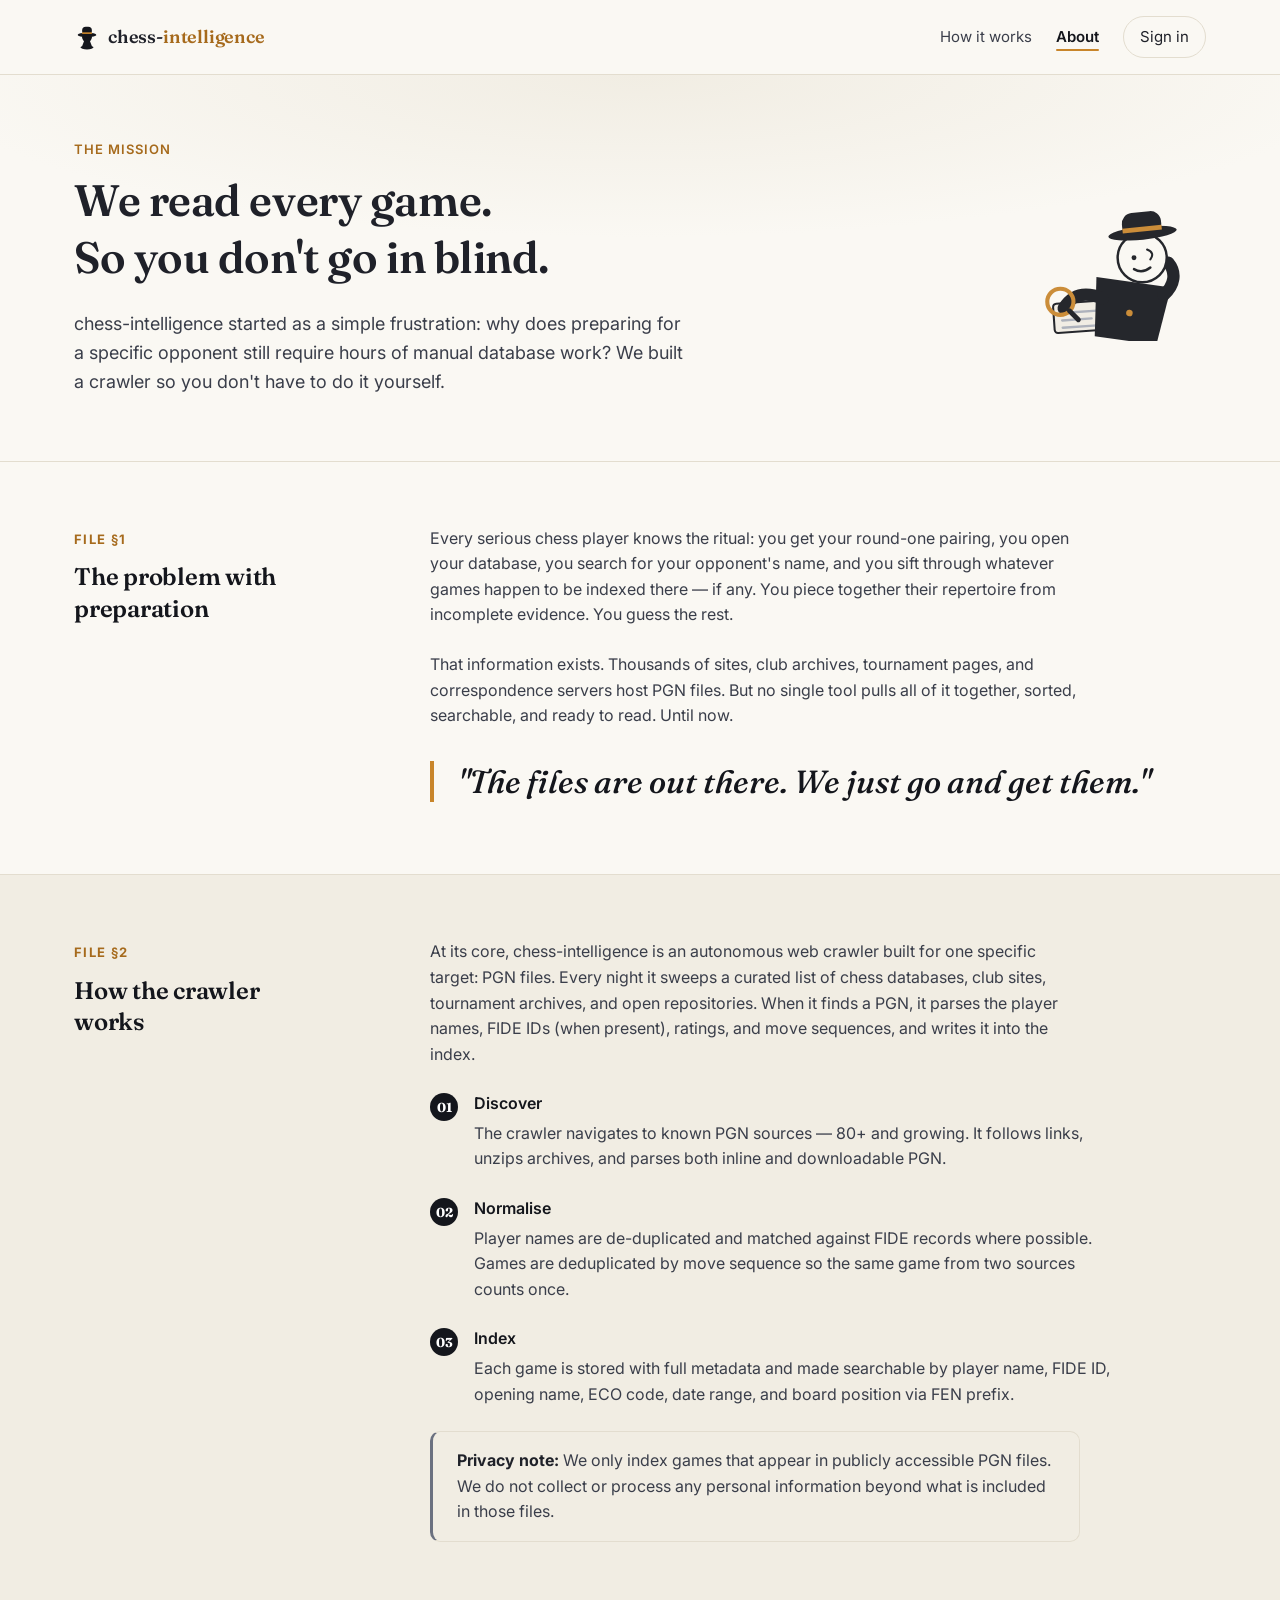
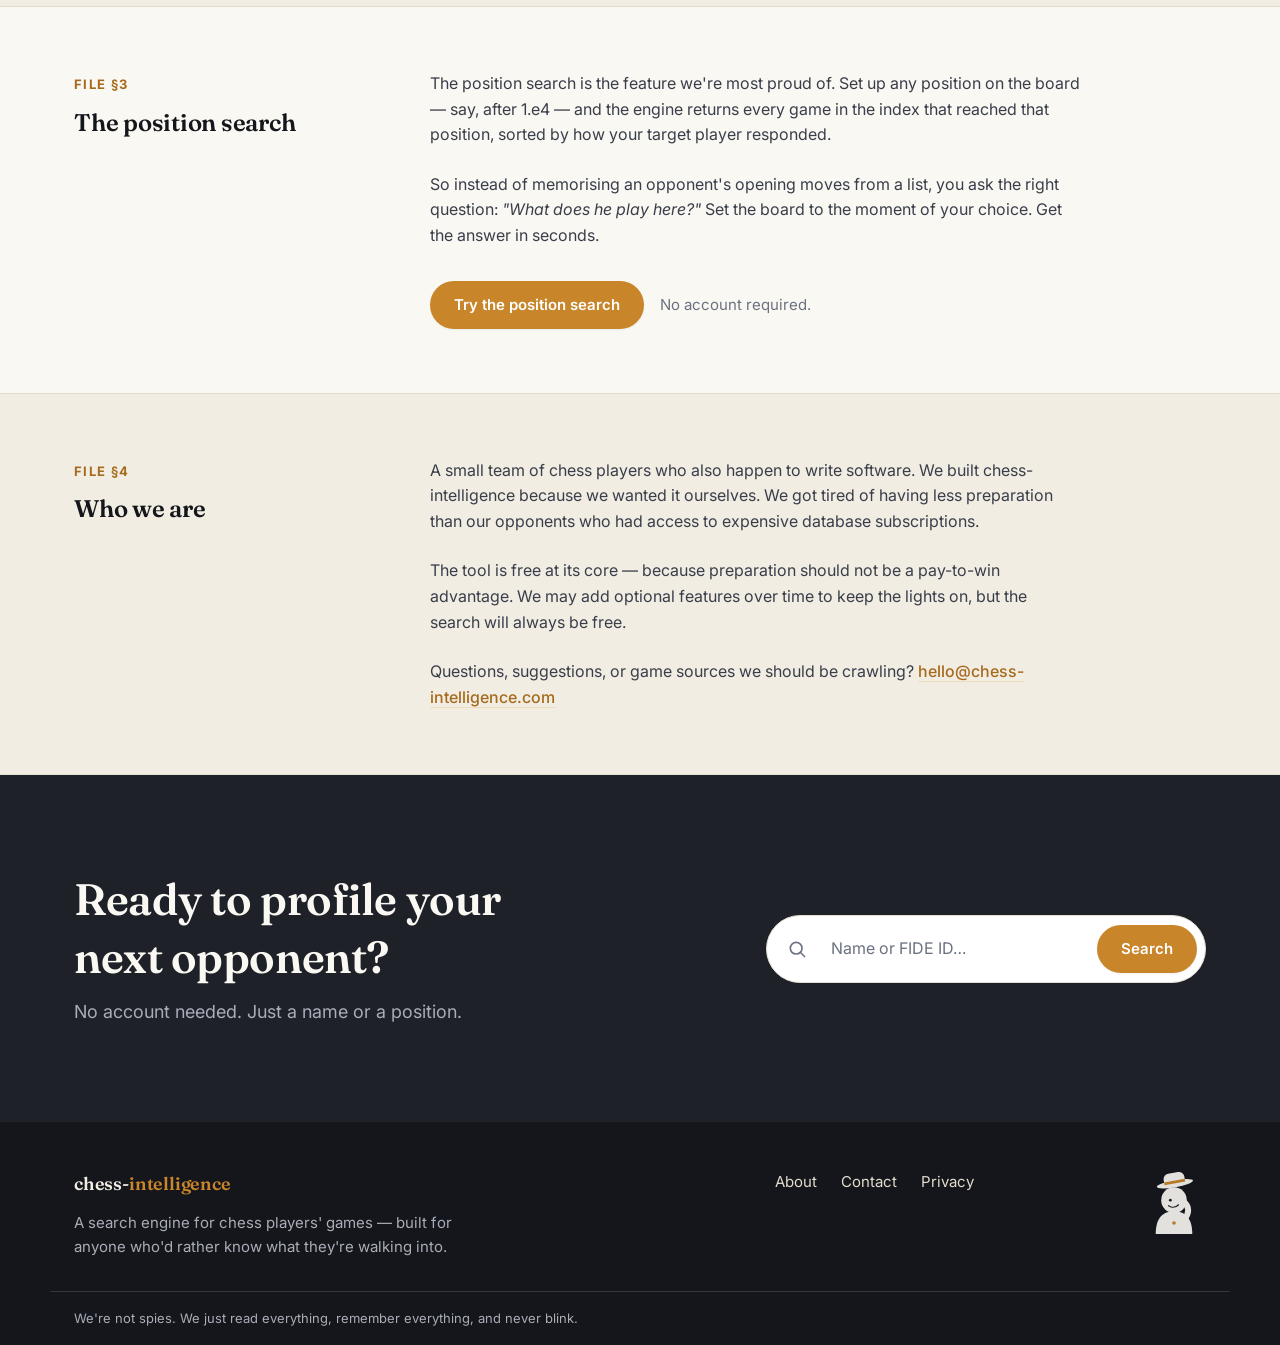
==== about.html @ 85a454c2 "feat: add about page and associated styling components to project site" ====
<!doctype html>
<html lang="en">
  <head>
    <meta charset="UTF-8" />
    <meta name="viewport" content="width=device-width, initial-scale=1.0" />
    <title>About — chess-intelligence</title>
    <meta
      name="description"
      content="The mission behind chess-intelligence: why we built a web crawler for chess games, how it works, and who we are."
    />

    <!-- ── Favicon ── -->
    <link rel="icon" type="image/svg+xml" href="assets/favicon/favicon.svg" />
    <link rel="icon" type="image/png" sizes="32x32" href="assets/favicon/favicon-32.png" />
    <link rel="apple-touch-icon" sizes="180x180" href="assets/favicon/apple-touch-icon-180.png" />

    <!-- ── Google Fonts ── -->
    <link rel="preconnect" href="https://fonts.googleapis.com" />
    <link rel="preconnect" href="https://fonts.gstatic.com" crossorigin />
    <link
      href="https://fonts.googleapis.com/css2?family=Fraunces:ital,opsz,wght@0,9..144,500;0,9..144,600;0,9..144,700;1,9..144,500;1,9..144,600&family=Inter:wght@400;500;600;700&display=swap"
      rel="stylesheet"
    />

    <!-- ── Stylesheets ── -->
    <link rel="stylesheet" href="css/variables.css" />
    <link rel="stylesheet" href="css/base.css" />
    <link rel="stylesheet" href="css/layout.css" />
    <link rel="stylesheet" href="css/components.css" />
    <link rel="stylesheet" href="css/about.css" />
  </head>

  <body>

    <a class="visually-hidden" href="#main">Skip to content</a>

    <!-- ── Shared header (identical to index.html) ── -->
    <header class="site-header">
      <div class="wrap site-header__row">
        <a href="index.html" class="wordmark-lockup" aria-label="chess-intelligence home">
          <img class="wordmark-lockup__mark" src="assets/favicon/favicon.svg" alt="" aria-hidden="true" width="28" height="28" />
          <span class="wordmark wordmark--sm">
            <span class="wordmark__chess">chess</span><span class="wordmark__dash">-</span><span class="wordmark__intel">intelligence</span>
          </span>
        </a>
        <nav class="site-nav" aria-label="Primary">
          <a href="index.html#how-it-works">How it works</a>
          <a href="about.html" aria-current="page" class="site-nav__active">About</a>
          <a href="signin.html" class="site-nav__signin">Sign in</a>
        </nav>
      </div>
    </header>

    <main id="main">

      <!-- ================================================================
           ABOUT HERO — page entry point, sets the spy-story tone.
           Not as tall as the home hero; serves as chapter title only.
           ================================================================ -->
      <section class="about-hero">
        <div class="wrap about-hero__inner">

          <div class="about-hero__text">
            <p class="eyebrow">The mission</p>
            <h1 class="about-hero__heading">
              We read every game.<br>
              So you don't go in blind.
            </h1>
            <p class="about-hero__sub">
              chess-intelligence started as a simple frustration: why does preparing for a
              specific opponent still require hours of manual database work? We built a
              crawler so you don't have to do it yourself.
            </p>
          </div>

          <!-- Mascot beside the heading on desktop -->
          <img
            class="about-hero__mascot"
            src="assets/img/mascot-investigating.svg"
            alt=""
            aria-hidden="true"
          />

        </div>
      </section>

      <!-- ================================================================
           DOSSIER SECTIONS — the story told as a classified brief.
           Each section is a "file section" in the dossier metaphor.
           ================================================================ -->
      <div class="about-body">

        <!-- ── §1 — Origin ── -->
        <section class="about-section">
          <div class="wrap about-section__inner">

            <aside class="about-section__label">
              <span class="about-file-tag">FILE §1</span>
              <h2 class="about-section__heading">The problem with preparation</h2>
            </aside>

            <div class="about-section__content">
              <p>
                Every serious chess player knows the ritual: you get your round-one pairing, you
                open your database, you search for your opponent's name, and you sift through whatever
                games happen to be indexed there — if any. You piece together their repertoire from
                incomplete evidence. You guess the rest.
              </p>
              <p>
                That information exists. Thousands of sites, club archives, tournament pages, and
                correspondence servers host PGN files. But no single tool pulls all of it together,
                sorted, searchable, and ready to read. Until now.
              </p>
              <blockquote class="about-pullquote">
                "The files are out there. We just go and get them."
              </blockquote>
            </div>

          </div>
        </section>

        <!-- ── §2 — How the crawler works ── -->
        <section class="about-section about-section--alt">
          <div class="wrap about-section__inner">

            <aside class="about-section__label">
              <span class="about-file-tag">FILE §2</span>
              <h2 class="about-section__heading">How the crawler works</h2>
            </aside>

            <div class="about-section__content">
              <p>
                At its core, chess-intelligence is an autonomous web crawler built for one specific
                target: PGN files. Every night it sweeps a curated list of chess databases, club
                sites, tournament archives, and open repositories. When it finds a PGN, it parses
                the player names, FIDE IDs (when present), ratings, and move sequences, and writes
                it into the index.
              </p>

              <!-- Three-step technical explainer — brief, scannable -->
              <ol class="about-steps">
                <li class="about-step">
                  <span class="about-step__index">01</span>
                  <div>
                    <strong class="about-step__title">Discover</strong>
                    <p class="about-step__copy">
                      The crawler navigates to known PGN sources — 80+ and growing.
                      It follows links, unzips archives, and parses both inline and downloadable PGN.
                    </p>
                  </div>
                </li>
                <li class="about-step">
                  <span class="about-step__index">02</span>
                  <div>
                    <strong class="about-step__title">Normalise</strong>
                    <p class="about-step__copy">
                      Player names are de-duplicated and matched against FIDE records where possible.
                      Games are deduplicated by move sequence so the same game from two sources
                      counts once.
                    </p>
                  </div>
                </li>
                <li class="about-step">
                  <span class="about-step__index">03</span>
                  <div>
                    <strong class="about-step__title">Index</strong>
                    <p class="about-step__copy">
                      Each game is stored with full metadata and made searchable by player name,
                      FIDE ID, opening name, ECO code, date range, and board position via FEN prefix.
                    </p>
                  </div>
                </li>
              </ol>

              <p class="about-note">
                <strong>Privacy note:</strong> We only index games that appear in publicly accessible
                PGN files. We do not collect or process any personal information beyond what is
                included in those files.
              </p>
            </div>

          </div>
        </section>

        <!-- ── §3 — Position search ── -->
        <section class="about-section">
          <div class="wrap about-section__inner">

            <aside class="about-section__label">
              <span class="about-file-tag">FILE §3</span>
              <h2 class="about-section__heading">The position search</h2>
            </aside>

            <div class="about-section__content">
              <p>
                The position search is the feature we're most proud of. Set up any position on the
                board — say, after 1.e4 — and the engine returns every game in the index that
                reached that position, sorted by how your target player responded.
              </p>
              <p>
                So instead of memorising an opponent's opening moves from a list, you ask the
                right question: <em>"What does he play here?"</em> Set the board to the moment
                of your choice. Get the answer in seconds.
              </p>
              <div class="about-cta-inline">
                <a href="index.html" class="btn btn-primary">Try the position search</a>
                <span class="about-cta-inline__hint">No account required.</span>
              </div>
            </div>

          </div>
        </section>

        <!-- ── §4 — Who we are ── -->
        <section class="about-section about-section--alt">
          <div class="wrap about-section__inner">

            <aside class="about-section__label">
              <span class="about-file-tag">FILE §4</span>
              <h2 class="about-section__heading">Who we are</h2>
            </aside>

            <div class="about-section__content">
              <p>
                A small team of chess players who also happen to write software. We built
                chess-intelligence because we wanted it ourselves. We got tired of having less
                preparation than our opponents who had access to expensive database subscriptions.
              </p>
              <p>
                The tool is free at its core — because preparation should not be a pay-to-win
                advantage. We may add optional features over time to keep the lights on, but
                the search will always be free.
              </p>
              <p>
                Questions, suggestions, or game sources we should be crawling?
                <a href="mailto:hello@chess-intelligence.com" class="about-link">hello@chess-intelligence.com</a>
              </p>
            </div>

          </div>
        </section>

      </div><!-- /about-body -->

      <!-- ── Final CTA ── -->
      <section class="cta-block">
        <div class="wrap cta-block__inner">
          <div class="cta-block__copy">
            <h2 class="cta-block__heading">Ready to profile your next opponent?</h2>
            <p class="cta-block__sub">No account needed. Just a name or a position.</p>
          </div>
          <form class="cta-block__search" action="index.html" role="search">
            <label for="about-cta-search" class="visually-hidden">Search a player</label>
            <svg class="namesearch__icon" width="20" height="20" viewBox="0 0 24 24" fill="none" aria-hidden="true">
              <circle cx="11" cy="11" r="7" stroke="currentColor" stroke-width="2" />
              <line x1="16.2" y1="16.2" x2="21" y2="21" stroke="currentColor" stroke-width="2" stroke-linecap="round" />
            </svg>
            <input id="about-cta-search" type="text" placeholder="Name or FIDE ID…" autocomplete="off" />
            <button type="submit" class="btn btn-primary">Search</button>
          </form>
        </div>
      </section>

    </main>

    <!-- ── Shared footer ── -->
    <footer class="site-footer">
      <div class="wrap site-footer__inner">
        <div class="site-footer__brand">
          <a href="index.html" class="wordmark wordmark--sm wordmark--inverse" aria-label="chess-intelligence home">
            <span class="wordmark__chess">chess</span><span class="wordmark__dash">-</span><span class="wordmark__intel">intelligence</span>
          </a>
          <p class="site-footer__about">
            A search engine for chess players' games — built for anyone who'd rather know what they're walking into.
          </p>
        </div>
        <nav class="site-footer__links" aria-label="Footer">
          <a href="about.html">About</a>
          <a href="#">Contact</a>
          <a href="#">Privacy</a>
        </nav>
        <img class="site-footer__mascot" src="assets/img/mascot-footer.svg" alt="" aria-hidden="true" />
      </div>
      <p class="site-footer__cheeky wrap">
        We're not spies. We just read everything, remember everything, and never blink.
      </p>
    </footer>

  </body>
</html>
---- css/variables.css ----
/* ==========================================================================
   variables.css — Design tokens for chess-intelligence.com
   ─────────────────────────────────────────────────────────────────────────
   All colour, type, spacing, radius, and shadow values live here.
   Edit this file to retheme the whole site without touching layout or
   component rules.

   Naming convention: --{category}-{scale/modifier}
   ========================================================================== */

:root {

  /* ── Colour ─────────────────────────────────────────────────────────────
     "Noir with a wink": charcoal/ink dark base (espionage feel), warm
     paper/parchment for surfaces, one amber/brass accent for CTAs and
     highlights. Chessboard squares reuse the ink/paper duality naturally.
     ────────────────────────────────────────────────────────────────────── */

  /* Ink scale — primary text and dark surfaces */
  --ink-950: #14161c;    /* near-black; primary text, dark backgrounds */
  --ink-800: #1f2129;    /* rich dark for headings, footer bg */
  --ink-600: #3a3e4a;    /* secondary text, muted headings */
  --ink-400: #6b7180;    /* placeholder text, meta text, muted labels */
  --ink-200: #a8adb8;    /* very muted; footer secondary text */

  /* Paper scale — warm off-white surfaces; evokes parchment / dossier paper */
  --paper-0:   #ffffff;  /* pure white; card surfaces */
  --paper-50:  #faf8f3;  /* page background */
  --paper-100: #f1ede3;  /* raised surface, alternate section bg, board light squares */
  --paper-200: #e3ddcf;  /* border / hairline colour on paper backgrounds */

  /* Semantic surface aliases */
  --bg-page:    var(--paper-50);  /* default page background */
  --bg-raised:  var(--paper-0);   /* card / input surfaces */
  --bg-inverse: var(--ink-950);   /* dark sections (footer, stats strip) */

  /* Borders */
  --line:         var(--paper-200);              /* hairlines on light backgrounds */
  --line-on-dark: rgba(250, 248, 243, 0.14);     /* hairlines on dark backgrounds */

  /* Accent — brass/amber; the single "wink" colour in an otherwise monochrome palette */
  --accent-amber:      #c8852a;   /* primary CTAs, highlights, mascot hat band */
  --accent-amber-dark: #a66a1c;   /* hover / pressed state */
  --accent-amber-soft: #f0dcb8;   /* focus ring, ambient glow */

  /* Board colours — used for the chessboard placeholder and as subtle decorative motifs */
  --board-light: #f1ede3;   /* light squares (matches paper-100) */
  --board-dark:  #2b2e38;   /* dark squares */

  /* Semantic status */
  --success: #4c7a5c;   /* "PGN available" indicator */


  /* ── Typography ─────────────────────────────────────────────────────────
     Two typefaces only.
     Display (Fraunces): wordmark, hero tagline, section headings, blockquotes.
     Body (Inter): nav, inputs, body copy, dossier rows, buttons — maximum legibility.
     ────────────────────────────────────────────────────────────────────── */

  --font-display: "Fraunces", Georgia, "Times New Roman", serif;
  --font-body:    "Inter", -apple-system, BlinkMacSystemFont, "Segoe UI", sans-serif;
  --font-mono:    "ui-monospace", "SFMono-Regular", Consolas, monospace;

  /* Fluid type scale — clamp() smoothly interpolates between mobile and desktop */
  --fs-xs:   0.8125rem;                           /* 13px — meta, labels, tags */
  --fs-sm:   0.9375rem;                           /* 15px — secondary body */
  --fs-base: 1rem;                                /* 16px — body */
  --fs-md:   1.125rem;                            /* 18px — lead text, search input */
  --fs-lg:   1.5rem;                              /* 24px — card headings */
  --fs-xl:   clamp(1.625rem, 1.2vw + 1.3rem, 2rem);       /* 26–32px — section headings */
  --fs-2xl:  clamp(2rem, 2.5vw + 1.3rem, 2.75rem);        /* 32–44px — sub-hero */
  --fs-3xl:  clamp(2.5rem, 5vw + 1rem, 4rem);             /* 40–64px — hero wordmark */

  /* Line heights */
  --lh-tight:  1.1;   /* hero wordmark / display text */
  --lh-snug:   1.3;   /* headings */
  --lh-normal: 1.6;   /* body text */


  /* ── Spacing — 8px base grid ─────────────────────────────────────────── */

  --space-1:  0.25rem;   /*  4px */
  --space-2:  0.5rem;    /*  8px */
  --space-3:  0.75rem;   /* 12px */
  --space-4:  1rem;      /* 16px */
  --space-5:  1.5rem;    /* 24px */
  --space-6:  2rem;      /* 32px */
  --space-7:  3rem;      /* 48px */
  --space-8:  4rem;      /* 64px */
  --space-9:  6rem;      /* 96px */
  --space-10: 8rem;      /* 128px */


  /* ── Shape ───────────────────────────────────────────────────────────── */

  --radius-sm:   6px;     /* inputs, tags */
  --radius-md:   10px;    /* small cards */
  --radius-lg:   16px;    /* large cards */
  --radius-pill: 999px;   /* fully rounded (buttons, search bar) */


  /* ── Shadow — kept small and realistic; no oversized glow ───────────── */

  --shadow-sm:    0 1px 2px rgba(20, 22, 28, 0.06);
  --shadow-md:    0 4px 16px rgba(20, 22, 28, 0.09);
  --shadow-focus: 0 0 0 3px var(--accent-amber-soft);   /* keyboard focus ring */


  /* ── Layout ──────────────────────────────────────────────────────────── */

  --content-max: 1180px;       /* max width of the .wrap container */
  --content-pad: var(--space-5); /* inline padding inside .wrap */

}
---- css/base.css ----
/* ==========================================================================
   base.css — Reset, base element styles, and shared utility classes
   ─────────────────────────────────────────────────────────────────────────
   Applies sensible defaults so every higher-level rule starts from a
   consistent baseline. No visual opinion here — just plumbing.
   ========================================================================== */


/* ── Box model reset ────────────────────────────────────────────────────── */

*,
*::before,
*::after {
  box-sizing: border-box;
}

* {
  margin: 0; /* Remove all default margins; spacing applied intentionally via CSS */
}


/* ── Document ───────────────────────────────────────────────────────────── */

html {
  -webkit-text-size-adjust: 100%; /* Prevent iOS from auto-scaling text on orientation change */
  scroll-behavior: smooth;        /* Smooth scrolling for anchor nav links */
}

body {
  font-family: var(--font-body);
  font-size: var(--fs-base);
  line-height: var(--lh-normal);
  color: var(--ink-800);
  background: var(--bg-page);
  -webkit-font-smoothing: antialiased;    /* Crisp text on macOS/iOS */
  -moz-osx-font-smoothing: grayscale;
  text-rendering: optimizeLegibility;
}


/* ── Media elements ─────────────────────────────────────────────────────── */

img,
svg {
  display: block;
  max-width: 100%;
}


/* ── Links ──────────────────────────────────────────────────────────────── */

a {
  color: inherit;
  text-decoration: none;
}


/* ── Form elements ──────────────────────────────────────────────────────── */

/* Inherit font from body so inputs don't default to system UI */
button,
input,
select,
textarea {
  font: inherit;
  color: inherit;
}

button {
  cursor: pointer;
  background: none;
  border: none;
}


/* ── Lists ──────────────────────────────────────────────────────────────── */

/* Remove browser-default list chrome; visual styling applied per-component */
ul,
ol {
  list-style: none;
  padding: 0;
}


/* ── Headings ───────────────────────────────────────────────────────────── */

/* Display face for all headings; weight and size tuned per-component */
h1, h2, h3, h4 {
  font-family: var(--font-display);
  line-height: var(--lh-tight);
  font-weight: 600;
  letter-spacing: -0.01em;
}


/* ── Accessibility utilities ────────────────────────────────────────────── */

/* Visually hides an element while keeping it accessible to screen readers */
.visually-hidden {
  position: absolute;
  width: 1px;
  height: 1px;
  padding: 0;
  margin: -1px;
  overflow: hidden;
  clip: rect(0, 0, 0, 0);
  white-space: nowrap;
  border: 0;
}

/* Global focus indicator — amber ring matches brand accent */
:focus-visible {
  outline: 2px solid var(--accent-amber);
  outline-offset: 2px;
}


/* ── Layout helpers ─────────────────────────────────────────────────────── */

/* Centred max-width container used on all major sections */
.wrap {
  width: 100%;
  max-width: var(--content-max);
  margin-inline: auto;
  padding-inline: var(--content-pad);
}

/* Small uppercase label used as section eyebrow / category tag */
.eyebrow {
  font-family: var(--font-body);
  font-size: var(--fs-xs);
  font-weight: 600;
  letter-spacing: 0.08em;
  text-transform: uppercase;
  color: var(--accent-amber-dark);
}


/* ── Button base styles ─────────────────────────────────────────────────── */

/* Shared base — size, shape, and transitions for all button variants */
.btn {
  display: inline-flex;
  align-items: center;
  justify-content: center;
  gap: var(--space-2);
  padding: var(--space-3) var(--space-5);
  border-radius: var(--radius-pill);
  font-weight: 600;
  font-size: var(--fs-sm);
  transition: transform 0.15s ease, box-shadow 0.15s ease, background-color 0.15s ease, border-color 0.15s ease;
  white-space: nowrap;
  cursor: pointer;
  border: none;
}

.btn:active {
  transform: translateY(1px); /* Subtle press feedback */
}

/* Primary — amber filled; used for main CTAs (Search, Search this position) */
.btn-primary {
  background: var(--accent-amber);
  color: var(--paper-0);
  box-shadow: var(--shadow-sm);
}

.btn-primary:hover {
  background: var(--accent-amber-dark);
}

/* Ghost — transparent with border; used for secondary actions */
.btn-ghost {
  background: transparent;
  color: var(--ink-800);
  border: 1.5px solid var(--line);
}

.btn-ghost:hover {
  border-color: var(--ink-400);
}

/* Inverse ghost — for use on dark backgrounds */
.btn-ghost-inverse {
  background: transparent;
  color: var(--paper-50);
  border: 1.5px solid var(--line-on-dark);
}

.btn-ghost-inverse:hover {
  border-color: rgba(250, 248, 243, 0.5);
}

/* Icon button — small square/circle for icon-only actions (undo, reset) */
.btn-icon {
  display: inline-flex;
  align-items: center;
  justify-content: center;
  width: 36px;
  height: 36px;
  border-radius: var(--radius-pill);
  border: 1px solid var(--line);
  color: var(--ink-600);
  transition: border-color 0.15s ease, color 0.15s ease, background 0.15s ease;
}

.btn-icon:hover {
  border-color: var(--ink-400);
  color: var(--ink-950);
  background: var(--paper-100);
}
---- css/layout.css ----
/* ==========================================================================
   layout.css — Section-level structure for every page region
   ─────────────────────────────────────────────────────────────────────────
   Rules here control the skeleton of each section: widths, vertical rhythm,
   grid/flex containers, and responsive breakpoints.
   Component-level detail (colours, typography, specific elements) lives in
   components.css. Keep layout rules structural — avoid visual opinions here.

   Mobile-first: base styles target small screens; min-width media queries
   layer on top for tablet and desktop. No separate responsive.css needed.
   ========================================================================== */


/* ──────────────────────────────────────────────────────────────────────────
   HEADER
   Slim top bar. Stays out of the hero's way visually.
   ────────────────────────────────────────────────────────────────────────── */

.site-header {
  border-bottom: 1px solid var(--line);
  background: var(--bg-page);
  position: sticky;
  top: 0;
  z-index: 100; /* Ensure header stays above all page content while scrolling */
}

.site-header__row {
  display: flex;
  align-items: center;
  justify-content: space-between;
  flex-wrap: wrap;         /* Allows nav to drop to its own row on very narrow screens */
  row-gap: var(--space-3);
  gap: var(--space-3);
  padding-block: var(--space-4);
}

/* Below 420px: nav spans full width so items have enough room */
@media (max-width: 420px) {
  .site-nav {
    width: 100%;
    justify-content: space-between;
  }
}


/* ──────────────────────────────────────────────────────────────────────────
   HERO
   The core of the page. Two search modes visible together.
   Generous vertical breathing room — calm, search-engine-style canvas.
   ────────────────────────────────────────────────────────────────────────── */

.hero {
  padding-block: var(--space-8) var(--space-9);
  /* Subtle warm radial to distinguish hero canvas without a harsh edge */
  background: radial-gradient(ellipse 80% 60% at 50% 0%, var(--paper-100) 0%, var(--paper-50) 70%);
}

.hero__inner {
  display: flex;
  flex-direction: column;
  align-items: center;
  gap: var(--space-7);
}

.hero__intro {
  position: relative;
  text-align: center;
  max-width: 640px;
}

.hero__surface-label {
  text-align: center;
}

/* Unified search surface containing both search modes */
.search-surface {
  width: 100%;
  display: flex;
  flex-direction: column; /* Mobile: stacked (name search first, board second per §7) */
  gap: var(--space-6);
  align-items: stretch;
}

/* Name search column */
.search-surface__mode--name {
  max-width: 640px;
  margin-inline: auto;
  text-align: center;
}

/* Board search column */
.search-surface__mode--board {
  max-width: 480px;
  margin-inline: auto;
}

/* "or" divider between the two modes */
.search-surface__divider {
  display: flex;
  align-items: center;
  justify-content: center;
  gap: var(--space-3);
  color: var(--ink-400);
  font-size: var(--fs-xs);
  text-transform: uppercase;
  letter-spacing: 0.08em;
}

/* Hairlines flanking the "or" text */
.search-surface__divider::before,
.search-surface__divider::after {
  content: "";
  height: 1px;
  width: 64px;
  background: var(--line);
}

/* ── Desktop hero layout: side by side ── */
@media (min-width: 960px) {
  .search-surface {
    flex-direction: row;
    align-items: flex-start;
    justify-content: center;
    gap: var(--space-8);
  }

  /* Name search takes more width (it's the primary mode) */
  .search-surface__mode--name {
    flex: 1 1 0;
    max-width: 480px;
    margin-inline: 0;
    text-align: left;
    padding-top: var(--space-7); /* Vertically align with board card top */
  }

  /* Board search is narrower and gets the dossier card treatment */
  .search-surface__mode--board {
    flex: 0 1 420px;
    margin-inline: 0;
  }

  /* Rotate divider to vertical for side-by-side layout */
  .search-surface__divider {
    flex-direction: column;
    padding-top: var(--space-7);
  }

  .search-surface__divider::before,
  .search-surface__divider::after {
    width: 1px;
    height: 56px;
  }
}


/* ──────────────────────────────────────────────────────────────────────────
   STATS STRIP
   Narrow trust-builder directly below the hero fold.
   Dark ink background creates contrast rhythm against the light hero.
   ────────────────────────────────────────────────────────────────────────── */

.stats-strip {
  background: var(--ink-950);
  padding-block: var(--space-6);
}

.stats-strip__inner {
  /* Numbers as a responsive flex row that wraps gracefully */
}

.stats-strip__list {
  display: flex;
  flex-wrap: wrap;
  justify-content: center;
  gap: var(--space-6) var(--space-8);
  padding: 0;
}

@media (min-width: 640px) {
  .stats-strip__list {
    justify-content: space-between;
    flex-wrap: nowrap;
  }
}


/* ──────────────────────────────────────────────────────────────────────────
   RESULTS PREVIEW / DOSSIER
   Below the fold; shows visitors exactly what the product delivers.
   Warm paper-100 background differentiates it from the hero.
   ────────────────────────────────────────────────────────────────────────── */

.dossier-preview {
  padding-block: var(--space-9);
  background: var(--paper-100);
  border-block: 1px solid var(--line);
}

.dossier-preview__inner {
  display: flex;
  flex-direction: column;
  gap: var(--space-7);
}

.dossier-preview__intro {
  max-width: 560px;
}

.dossier-preview__heading {
  font-size: var(--fs-xl);
  margin-top: var(--space-2);
}

.dossier-preview__copy {
  margin-top: var(--space-3);
  color: var(--ink-600);
}

.dossier-preview__cta {
  margin-top: var(--space-5);
}

/* ── Tablet and up: intro sticks left, case file fills remaining space ── */
@media (min-width: 860px) {
  .dossier-preview__inner {
    flex-direction: row;
    align-items: flex-start;
    gap: var(--space-9);
  }

  .dossier-preview__intro {
    flex: 0 0 300px;
    position: sticky;
    top: calc(64px + var(--space-6)); /* Offset for sticky header height */
  }

  .case-file {
    flex: 1 1 auto;
  }
}


/* ──────────────────────────────────────────────────────────────────────────
   TESTIMONIALS
   Social proof strip; asymmetric grid avoids the uniform card-grid look.
   Light paper background with a hint of warmth, different from the dossier.
   ────────────────────────────────────────────────────────────────────────── */

.testimonials {
  padding-block: var(--space-9);
  background: var(--paper-50);
}

.testimonials__inner {
  /* Max-width and padding via .wrap */
}

.testimonials__eyebrow {
  text-align: center;
  margin-bottom: var(--space-6);
}

/* Three-column grid on desktop; stacked on mobile */
.testimonials__grid {
  display: grid;
  grid-template-columns: 1fr;
  gap: var(--space-5);
}

@media (min-width: 720px) {
  .testimonials__grid {
    grid-template-columns: repeat(3, 1fr);
    align-items: start;
    gap: var(--space-6);
  }

  /* Middle testimonial is nudged down for intentional visual rhythm */
  .testimonial--offset {
    margin-top: var(--space-7);
  }
}


/* ──────────────────────────────────────────────────────────────────────────
   HOW IT WORKS
   3-step explainer strip. Numbered timeline, step 2 carries more weight.
   ────────────────────────────────────────────────────────────────────────── */

.how {
  padding-block: var(--space-8);
  background: var(--paper-100);
  border-top: 1px solid var(--line);
}

.how__heading {
  font-size: var(--fs-xl);
  margin-top: var(--space-2);
  margin-bottom: var(--space-7);
  max-width: 480px;
}

/* Single column on mobile */
.how__timeline {
  display: grid;
  grid-template-columns: 1fr;
  gap: var(--space-7);
  position: relative;
}

/* Three-column connected timeline on larger screens */
@media (min-width: 760px) {
  .how__timeline {
    grid-template-columns: 1fr 1.2fr 1fr; /* Step 2 slightly wider to carry mascot */
    align-items: start;
    gap: var(--space-6);
  }

  /* Horizontal connecting line running through all step index badges */
  .how__timeline::before {
    content: "";
    position: absolute;
    top: 14px;              /* Vertically centred on the 28px badge */
    left: 8%;
    right: 8%;
    height: 1px;
    background: var(--line);
  }
}


/* ──────────────────────────────────────────────────────────────────────────
   PRE-FOOTER CTA BLOCK
   Final conversion opportunity. Dark background matches stats strip,
   creating a symmetric dark/light/dark page rhythm.
   ────────────────────────────────────────────────────────────────────────── */

.cta-block {
  background: var(--ink-800);
  padding-block: var(--space-9);
}

.cta-block__inner {
  display: flex;
  flex-direction: column;
  align-items: center;
  gap: var(--space-6);
  text-align: center;
}

@media (min-width: 760px) {
  .cta-block__inner {
    flex-direction: row;
    text-align: left;
    justify-content: space-between;
  }
}


/* ──────────────────────────────────────────────────────────────────────────
   FOOTER
   Dark bookend; mirrors the stats strip and CTA block for page rhythm.
   ────────────────────────────────────────────────────────────────────────── */

.site-footer {
  background: var(--ink-950);
  color: var(--paper-100);
  padding-top: var(--space-7);
}

.site-footer__inner {
  display: grid;
  grid-template-columns: 1fr;
  gap: var(--space-6);
  align-items: start;
  padding-bottom: var(--space-6);
}

.site-footer__links {
  display: flex;
  gap: var(--space-5);
}

/* The cheeky espionage sign-off line; sits below the footer grid */
.site-footer__cheeky {
  border-top: 1px solid var(--line-on-dark);
  padding-block: var(--space-4);
  font-size: var(--fs-xs);
  color: var(--ink-200);
}

/* Three-column footer on medium screens */
@media (min-width: 760px) {
  .site-footer__inner {
    grid-template-columns: 2fr 1fr auto;
  }
}
---- css/components.css ----
/* ==========================================================================
   components.css — UI component styles
   ─────────────────────────────────────────────────────────────────────────
   Each section below covers one self-contained component: its variants,
   states, and any sub-elements. Media queries are kept adjacent to the
   relevant component rather than collected at the bottom.
   ========================================================================== */


/* ──────────────────────────────────────────────────────────────────────────
   MASCOT IDLE ANIMATIONS
   Subtle CSS @keyframes keep the mascot alive without distracting from the
   search tooling. Respects prefers-reduced-motion for accessibility.
   ────────────────────────────────────────────────────────────────────────── */

/* Hero mascot: gentle tilt/bob — suggests the spy is peering around curiously */
@keyframes mascot-peek {
  0%, 100% { transform: translateY(0) rotate(0deg); }
  30%       { transform: translateY(-6px) rotate(-4deg); }
  60%       { transform: translateY(-3px) rotate(2deg); }
}

/* How-it-works mascot: simple vertical float — investigation in progress */
@keyframes mascot-float {
  0%, 100% { transform: translateY(0); }
  50%       { transform: translateY(-7px); }
}

/* Only animate if the user hasn't requested reduced motion */
@media (prefers-reduced-motion: no-preference) {
  .hero__mascot-peek {
    animation: mascot-peek 4.5s ease-in-out infinite;
    transform-origin: bottom center;
  }

  .how__mascot {
    animation: mascot-float 3.8s ease-in-out infinite;
  }
}


/* ──────────────────────────────────────────────────────────────────────────
   WORDMARK
   "chess-intelligence" in Fraunces display face.
   The "-intelligence" portion gets the amber accent — the only colour
   variation in the wordmark, keeping it legible at all sizes.
   ────────────────────────────────────────────────────────────────────────── */

.wordmark {
  font-family: var(--font-display);
  font-weight: 600;
  letter-spacing: -0.01em;
  display: inline-flex;
  align-items: baseline;
  white-space: nowrap;
}

/* "intelligence" accent */
.wordmark__intel {
  color: var(--accent-amber-dark);
}

/* On dark backgrounds, use a brighter amber so contrast is maintained */
.wordmark--inverse .wordmark__intel {
  color: var(--accent-amber);
}

/* Size variants */
.wordmark--sm  { font-size: var(--fs-md); }   /* Header */
.wordmark--lg  { font-size: var(--fs-3xl); margin: 0; }  /* Hero h1 */


/* ──────────────────────────────────────────────────────────────────────────
   WORDMARK LOCKUP
   Header: favicon mark icon + wordmark text side by side.
   ────────────────────────────────────────────────────────────────────────── */

.wordmark-lockup {
  display: inline-flex;
  align-items: center;
  gap: var(--space-2);
}

/* The favicon mark icon is scaled down and positioned to optically align
   with the baseline of the wordmark text */
.wordmark-lockup__mark {
  width: 26px;
  height: 26px;
  flex-shrink: 0;
  position: relative;
  top: 1px; /* Optical alignment with text cap-height */
}


/* ──────────────────────────────────────────────────────────────────────────
   SITE NAVIGATION
   ────────────────────────────────────────────────────────────────────────── */

.site-nav {
  display: flex;
  align-items: center;
  gap: var(--space-3);
  font-size: var(--fs-sm);
  color: var(--ink-600);
}

/* More generous gap on wider screens once there's room */
@media (min-width: 560px) {
  .site-nav {
    gap: var(--space-5);
  }
}

.site-nav a:hover {
  color: var(--ink-950);
  transition: color 0.15s ease;
}

/* "Sign in" gets a quiet pill button treatment per the brief */
.site-nav__signin {
  padding: var(--space-2) var(--space-4);
  border-radius: var(--radius-pill);
  border: 1px solid var(--line);
  color: var(--ink-800);
  transition: border-color 0.15s ease;
}

.site-nav__signin:hover {
  border-color: var(--ink-400);
  color: var(--ink-950);
}


/* ──────────────────────────────────────────────────────────────────────────
   HERO INTRO (mascot + wordmark + tagline)
   ────────────────────────────────────────────────────────────────────────── */

/* The animated hero mascot sits above the wordmark h1 */
.hero__mascot-peek {
  width: 96px;
  height: auto;
  margin-inline: auto;
  margin-bottom: var(--space-3);
  display: block;
}

.hero__tagline {
  margin-top: var(--space-4);
  font-size: var(--fs-md);
  color: var(--ink-600);
}

.hero__surface-label {
  margin-top: var(--space-2);
}


/* ──────────────────────────────────────────────────────────────────────────
   NAME SEARCH — Mode A
   Classic search-engine bar: pill shape, magnifying-glass icon left,
   Search button right, focus ring on the whole bar.
   ────────────────────────────────────────────────────────────────────────── */

/* The h2 "Find a player" is visually hidden — the hero wordmark already
   carries this context. Hidden via clip so screen readers still see it. */
.search-surface__heading {
  font-size: var(--fs-lg);
  margin-bottom: var(--space-4);
}

.search-surface__mode--name .search-surface__heading {
  position: absolute;
  width: 1px;
  height: 1px;
  padding: 0;
  margin: -1px;
  overflow: hidden;
  clip: rect(0, 0, 0, 0);
  white-space: nowrap;
  border: 0;
}

/* Search bar container — focus-within lifts the border + adds the amber ring */
.namesearch {
  position: relative;
  display: flex;
  align-items: center;
  background: var(--bg-raised);
  border: 1.5px solid var(--line);
  border-radius: var(--radius-pill);
  padding: var(--space-2);
  box-shadow: var(--shadow-sm);
  transition: border-color 0.2s ease, box-shadow 0.2s ease;
}

.namesearch:focus-within {
  border-color: var(--accent-amber);
  box-shadow: var(--shadow-focus);
}

/* Magnifying glass icon inside the bar */
.namesearch__icon {
  flex-shrink: 0;
  margin-inline: var(--space-3);
  color: var(--ink-400);
  transition: color 0.15s ease;
}

.namesearch:focus-within .namesearch__icon {
  color: var(--accent-amber-dark); /* Icon warms to amber when bar is focused */
}

/* Text input — fills available space between icon and button */
.namesearch input {
  flex: 1 1 auto;
  border: none;
  background: none;
  outline: none;
  font-size: var(--fs-md);
  padding-block: var(--space-3);
  min-width: 0; /* Prevents flex overflow */
  color: var(--ink-950);
}

.namesearch input::placeholder {
  color: var(--ink-400);
}

.namesearch__submit {
  flex-shrink: 0;
}

/* Helper line below the search bar */
.search-surface__helper {
  margin-top: var(--space-3);
  font-size: var(--fs-sm);
  color: var(--ink-400);
}

/* Quick-search suggestion chips */
.namesearch__suggestions {
  display: flex;
  flex-wrap: wrap;
  align-items: center;
  gap: var(--space-2);
  margin-top: var(--space-4);
}

.namesearch__suggestion-label {
  font-size: var(--fs-xs);
  color: var(--ink-400);
  font-weight: 500;
}

/* Clickable chips — subtle, not competing with the search bar */
.namesearch__chip {
  font-size: var(--fs-xs);
  font-weight: 500;
  color: var(--ink-600);
  background: var(--paper-100);
  border: 1px solid var(--line);
  border-radius: var(--radius-pill);
  padding: var(--space-1) var(--space-3);
  cursor: pointer;
  transition: border-color 0.15s ease, color 0.15s ease, background 0.15s ease;
}

.namesearch__chip:hover {
  border-color: var(--accent-amber);
  color: var(--accent-amber-dark);
  background: var(--accent-amber-soft);
}

@media (min-width: 960px) {
  /* Left-align heading on desktop where layout is asymmetric */
  .search-surface__heading {
    text-align: left;
  }
}


/* ──────────────────────────────────────────────────────────────────────────
   BOARD SEARCH — Mode B
   "Case file" card around the board placeholder. Dossier tab above,
   controls, placeholder, FEN input, and search button inside.
   ────────────────────────────────────────────────────────────────────────── */

/* Sub-label beneath the section heading */
.search-surface__sublabel {
  margin-top: calc(var(--space-3) * -1); /* Tighten gap below heading */
  margin-bottom: var(--space-4);
  color: var(--ink-600);
  font-size: var(--fs-sm);
}

/* The outer dossier card */
.board-dossier {
  position: relative;
  margin-top: var(--space-6); /* Clearance for the absolute-positioned tab above */
  background: var(--bg-raised);
  border: 1px solid var(--line);
  border-radius: var(--radius-lg);
  padding: var(--space-5);
  padding-top: var(--space-6);
  box-shadow: var(--shadow-md);
}

/* "Position file" tab — sits flush on top of the card's top border */
.board-dossier__tab {
  position: absolute;
  top: -1px;
  left: var(--space-5);
  transform: translateY(-100%);
  background: var(--ink-950);
  color: var(--paper-50);
  font-size: var(--fs-xs);
  font-weight: 600;
  letter-spacing: 0.04em;
  padding: var(--space-1) var(--space-3);
  border-radius: var(--radius-sm) var(--radius-sm) 0 0;
}

/* Controls row: side-to-move indicator + undo/reset buttons */
.board-dossier__top {
  display: flex;
  align-items: center;
  justify-content: space-between;
  margin-bottom: var(--space-4);
}

/* "White to move" indicator pill */
.side-indicator {
  display: inline-flex;
  align-items: center;
  gap: var(--space-2);
  font-size: var(--fs-sm);
  font-weight: 500;
  color: var(--ink-800);
}

/* The dot shows piece colour (white = light, black = dark) */
.side-indicator__dot {
  width: 10px;
  height: 10px;
  border-radius: 50%;
  background: var(--paper-0);
  border: 1.5px solid var(--ink-950);
}

.board-dossier__controls {
  display: flex;
  gap: var(--space-2);
}

/* ── Board placeholder container ──
   Client will replace this with their JS board component.
   The container's dimensions, border, and reticle corners remain. */
.board-placeholder {
  position: relative;
  aspect-ratio: 1 / 1; /* Always a square regardless of container width */
  width: 100%;
  border-radius: var(--radius-md);
  overflow: hidden;
  border: 1px solid var(--ink-950);
  display: flex;
  align-items: center;
  justify-content: center;
}

/* Chessboard pattern via repeating-conic-gradient (most concise technique) */
.board-placeholder__grid {
  position: absolute;
  inset: 0;
  background-image: repeating-conic-gradient(var(--board-dark) 0% 25%, var(--board-light) 0% 50%);
  background-size: 25% 25%; /* 4×4 tiles × 2 squares per tile = 8×8 board */
}

/* "Board component loads here" label — semi-transparent pill over the board */
.board-placeholder__label {
  position: relative;
  z-index: 1;
  background: rgba(20, 22, 28, 0.76);
  color: var(--paper-50);
  font-size: var(--fs-xs);
  letter-spacing: 0.04em;
  padding: var(--space-2) var(--space-4);
  border-radius: var(--radius-pill);
}

/* Corner reticles — L-shaped amber brackets give the board a surveillance / targeting look */
.board-placeholder__reticle {
  position: absolute;
  width: 18px;
  height: 18px;
  z-index: 2;
  border-color: var(--accent-amber);
  border-style: solid;
  border-width: 0;
  opacity: 0.85;
}

/* Each corner: only the two sides touching the corner get a border */
.board-placeholder__reticle--tl { top: 8px;    left: 8px;   border-top-width: 2px;    border-left-width: 2px;  }
.board-placeholder__reticle--tr { top: 8px;    right: 8px;  border-top-width: 2px;    border-right-width: 2px; }
.board-placeholder__reticle--bl { bottom: 8px; left: 8px;   border-bottom-width: 2px; border-left-width: 2px;  }
.board-placeholder__reticle--br { bottom: 8px; right: 8px;  border-bottom-width: 2px; border-right-width: 2px; }

/* FEN input row below the board */
.board-dossier__bottom {
  display: flex;
  align-items: center;
  gap: var(--space-3);
  margin-top: var(--space-4);
}

.board-dossier__fen-label {
  font-size: var(--fs-xs);
  font-weight: 600;
  color: var(--ink-400);
  letter-spacing: 0.04em;
  flex-shrink: 0;
}

.board-dossier__fen-input {
  flex: 1 1 auto;
  min-width: 0;
  font-family: var(--font-mono);
  font-size: var(--fs-xs);
  color: var(--ink-600);
  background: var(--paper-50);
  border: 1px solid var(--line);
  border-radius: var(--radius-sm);
  padding: var(--space-2) var(--space-3);
  outline: none;
  transition: border-color 0.15s ease, box-shadow 0.15s ease;
}

.board-dossier__fen-input:focus {
  border-color: var(--accent-amber);
  box-shadow: var(--shadow-focus);
}

/* Full-width CTA at the bottom of the card */
.board-dossier__submit {
  width: 100%;
  margin-top: var(--space-5);
}


/* ──────────────────────────────────────────────────────────────────────────
   STATS STRIP COMPONENTS
   Four headline numbers in a row. Dark bg, amber for the numeric values.
   ────────────────────────────────────────────────────────────────────────── */

/* Each stat: dt (label) + dd (value) stacked */
.stats-strip__item {
  display: flex;
  flex-direction: column;
  align-items: center;
  gap: var(--space-1);
  text-align: center;
}

.stats-strip__value {
  font-family: var(--font-display);
  font-size: var(--fs-2xl);
  font-weight: 700;
  color: var(--accent-amber);
  line-height: 1;
}

/* The trailing "+" sign is slightly smaller so it reads as a modifier */
.stats-strip__plus {
  font-size: 0.7em;
  vertical-align: super;
  margin-left: 1px;
}

.stats-strip__label {
  font-size: var(--fs-xs);
  font-weight: 500;
  color: var(--ink-200);
  letter-spacing: 0.05em;
  text-transform: uppercase;
}


/* ──────────────────────────────────────────────────────────────────────────
   CASE FILE (Dossier results preview)
   Styled as a physical case file: classified header, game rows, paper-clip.
   ────────────────────────────────────────────────────────────────────────── */

/* Outer card */
.case-file {
  position: relative;
  background: var(--bg-raised);
  border: 1px solid var(--line);
  border-radius: var(--radius-lg);
  box-shadow: var(--shadow-md);
  overflow: hidden;
}

/* Dark header row with redacted-style bars — simulates a classified document */
.case-file__header {
  display: flex;
  align-items: center;
  gap: var(--space-3);
  background: var(--ink-950);
  padding: var(--space-3) var(--space-5);
}

/* Faux-redacted bars: variable width set inline on each span */
.case-file__redacted {
  display: inline-block;
  height: 10px;
  background: var(--ink-600);
  border-radius: 2px;
  flex-shrink: 0;
}

/* Case number tag in the classified header */
.case-file__tag {
  margin-left: auto;
  font-size: var(--fs-xs);
  color: var(--paper-200);
  letter-spacing: 0.06em;
  white-space: nowrap;
  font-weight: 600;
}

.case-file__rows {
  display: flex;
  flex-direction: column;
}

/* Individual game row — one game per row, grid layout */
.case-file__row {
  display: grid;
  grid-template-columns: 1fr;
  gap: var(--space-2);
  padding: var(--space-4) var(--space-5);
  border-top: 1px solid var(--line);
  transition: background 0.12s ease;
}

.case-file__row:first-child {
  border-top: none;
}

.case-file__row:hover {
  background: var(--paper-50); /* Subtle hover to reinforce interactivity */
}

/* Players section: Name + Elo, "vs", Name + Elo */
.case-file__players {
  display: flex;
  flex-wrap: wrap;
  align-items: baseline;
  gap: var(--space-2);
  font-weight: 600;
  font-size: var(--fs-sm);
}

/* Elo rating sits beside each name in a muted weight */
.case-file__player em {
  font-style: normal;
  color: var(--ink-400);
  font-weight: 500;
  margin-left: var(--space-1);
}

.case-file__vs {
  color: var(--ink-400);
  font-size: var(--fs-xs);
  text-transform: uppercase;
  letter-spacing: 0.04em;
}

/* Opening name styled as a soft chip/tag */
.case-file__opening-tag {
  display: inline-block;
  font-size: var(--fs-xs);
  font-weight: 500;
  color: var(--ink-600);
  background: var(--paper-100);
  border: 1px solid var(--line);
  border-radius: var(--radius-pill);
  padding: 2px var(--space-3);
}

.case-file__date {
  font-size: var(--fs-xs);
  color: var(--ink-400);
}

/* PGN availability cue: green dot + label */
.case-file__pgn {
  font-size: var(--fs-xs);
  font-weight: 600;
  color: var(--success);
  display: flex;
  align-items: center;
  gap: var(--space-2);
}

.case-file__pgn::before {
  content: "";
  display: inline-block;
  width: 6px;
  height: 6px;
  border-radius: 50%;
  background: currentColor;
  flex-shrink: 0;
}

/* Case file footer row: "N more games" + "View full case file →" link */
.case-file__footer {
  display: flex;
  align-items: center;
  justify-content: space-between;
  padding: var(--space-3) var(--space-5);
  border-top: 1px solid var(--line);
  background: var(--paper-50);
}

.case-file__more-hint {
  font-size: var(--fs-xs);
  color: var(--ink-400);
}

.case-file__view-link {
  display: inline-flex;
  align-items: center;
  gap: var(--space-2);
  font-size: var(--fs-sm);
  font-weight: 600;
  color: var(--accent-amber-dark);
  transition: gap 0.15s ease;
}

.case-file__view-link:hover {
  gap: var(--space-3); /* Arrow nudges right on hover */
}

/* Paper-clip: absolute-positioned ring shape that pokes up from the top-right */
.case-file__paperclip {
  position: absolute;
  top: -10px;
  right: 28px;
  width: 22px;
  height: 56px;
  border: 3px solid var(--ink-200);
  border-radius: 11px;
  transform: rotate(8deg);
  z-index: 1;
  pointer-events: none;
}

/* ── Wider game row grid on tablet+ ── */
@media (min-width: 640px) {
  .case-file__row {
    grid-template-columns: 1.6fr 1.2fr auto auto;
    align-items: center;
    gap: var(--space-4);
  }
}


/* ──────────────────────────────────────────────────────────────────────────
   TESTIMONIALS
   Fraunces italic for the quote voice — the brand's display face carrying
   the emotional weight. Attribution is small Inter.
   ────────────────────────────────────────────────────────────────────────── */

.testimonial {
  border-left: 3px solid var(--accent-amber);
  padding-left: var(--space-5);
  display: flex;
  flex-direction: column;
  gap: var(--space-4);
}

.testimonial__quote {
  font-family: var(--font-display);
  font-style: italic;
  font-size: var(--fs-md);
  font-weight: 500;
  color: var(--ink-800);
  line-height: var(--lh-snug);
}

.testimonial__author {
  display: flex;
  flex-direction: column;
  gap: var(--space-1);
}

.testimonial__name {
  font-weight: 600;
  font-size: var(--fs-sm);
  color: var(--ink-950);
}

.testimonial__detail {
  font-size: var(--fs-xs);
  color: var(--ink-400);
}


/* ──────────────────────────────────────────────────────────────────────────
   HOW IT WORKS — step components
   ────────────────────────────────────────────────────────────────────────── */

.how__step {
  position: relative;
}

/* Numbered badge for each step */
.how__index {
  display: inline-flex;
  align-items: center;
  justify-content: center;
  font-family: var(--font-display);
  font-size: var(--fs-sm);
  font-weight: 600;
  color: var(--bg-raised);
  background: var(--ink-950);
  width: 28px;
  height: 28px;
  border-radius: 50%;
  margin-bottom: var(--space-4);
  position: relative;
  z-index: 1; /* Sits above the connecting timeline line */
}

.how__step-heading {
  font-size: var(--fs-md);
  margin-bottom: var(--space-2);
}

.how__step-copy {
  color: var(--ink-600);
  font-size: var(--fs-sm);
  line-height: var(--lh-normal);
  max-width: 32ch;
}

/* Step 2 (feature step): amber badge to visually distinguish it */
.how__step--feature .how__index {
  background: var(--accent-amber);
}

/* Mascot in step 2 renders above the badge in the column flow */
.how__step--feature {
  display: flex;
  flex-direction: column;
}

.how__mascot {
  width: 72px;
  height: auto;
  order: -1; /* Floats above the index badge in flex column */
  margin-bottom: var(--space-3);
  opacity: 0.92;
}


/* ──────────────────────────────────────────────────────────────────────────
   PRE-FOOTER CTA BLOCK — components
   Dark background, large headline, repeated search bar.
   ────────────────────────────────────────────────────────────────────────── */

.cta-block__copy {
  max-width: 480px;
}

.cta-block__heading {
  font-size: var(--fs-2xl);
  color: var(--paper-50);
  line-height: var(--lh-snug);
}

.cta-block__sub {
  margin-top: var(--space-3);
  color: var(--ink-200);
  font-size: var(--fs-md);
}

/* Repeated search bar — same structure as hero namesearch but in a dark context */
.cta-block__search {
  display: flex;
  align-items: center;
  background: var(--bg-raised);
  border: 1.5px solid var(--line);
  border-radius: var(--radius-pill);
  padding: var(--space-2);
  box-shadow: var(--shadow-sm);
  width: 100%;
  max-width: 440px;
  transition: border-color 0.2s ease, box-shadow 0.2s ease;
}

.cta-block__search:focus-within {
  border-color: var(--accent-amber);
  box-shadow: var(--shadow-focus);
}

.cta-block__search input {
  flex: 1 1 auto;
  border: none;
  background: none;
  outline: none;
  font-size: var(--fs-base);
  padding-block: var(--space-3);
  padding-inline: var(--space-3);
  min-width: 0;
  color: var(--ink-950);
}

.cta-block__search input::placeholder {
  color: var(--ink-400);
}


/* ──────────────────────────────────────────────────────────────────────────
   FOOTER COMPONENTS
   ────────────────────────────────────────────────────────────────────────── */

.site-footer__about {
  margin-top: var(--space-3);
  max-width: 42ch;
  font-size: var(--fs-sm);
  color: var(--ink-200);
  line-height: var(--lh-normal);
}

.site-footer__links {
  font-size: var(--fs-sm);
  color: var(--paper-200);
}

.site-footer__links a {
  transition: color 0.15s ease;
}

.site-footer__links a:hover {
  color: var(--paper-0);
}

/* Small mascot in footer — light silhouette against the dark background */
.site-footer__mascot {
  width: 64px;
  height: auto;
  justify-self: start;
  opacity: 0.9;
}

@media (min-width: 760px) {
  .site-footer__mascot {
    justify-self: end;
  }
}
---- css/about.css ----
/* ==========================================================================
   about.css — Page-specific styles for about.html
   ─────────────────────────────────────────────────────────────────────────
   Imports the shared token + component system from the main CSS files.
   Only overrides and additions specific to the About page live here.
   ========================================================================== */


/* ──────────────────────────────────────────────────────────────────────────
   ACTIVE NAV STATE
   Highlights the current page link in the nav.
   ────────────────────────────────────────────────────────────────────────── */

.site-nav__active {
  color: var(--ink-950);
  font-weight: 600;
  position: relative;
}

/* Underline indicator below the active link */
.site-nav__active::after {
  content: "";
  position: absolute;
  bottom: -2px;
  left: 0;
  right: 0;
  height: 2px;
  background: var(--accent-amber);
  border-radius: 1px;
}


/* ──────────────────────────────────────────────────────────────────────────
   ABOUT HERO
   Shorter than the home hero. Sets tone with heading + mascot side by side.
   ────────────────────────────────────────────────────────────────────────── */

.about-hero {
  padding-block: var(--space-8);
  background: radial-gradient(ellipse 80% 60% at 50% 0%, var(--paper-100) 0%, var(--paper-50) 70%);
  border-bottom: 1px solid var(--line);
}

.about-hero__inner {
  display: flex;
  flex-direction: column;
  align-items: flex-start;
  gap: var(--space-7);
}

.about-hero__text {
  max-width: 640px;
}

.about-hero__heading {
  font-size: var(--fs-2xl);
  margin-top: var(--space-3);
  line-height: var(--lh-snug);
}

.about-hero__sub {
  margin-top: var(--space-5);
  font-size: var(--fs-md);
  color: var(--ink-600);
  max-width: 56ch;
  line-height: var(--lh-normal);
}

/* Mascot hidden on mobile (not enough room); visible on desktop */
.about-hero__mascot {
  display: none;
  width: 180px;
  height: auto;
  flex-shrink: 0;
  opacity: 0.92;
}

@media (min-width: 860px) {
  .about-hero__inner {
    flex-direction: row;
    align-items: center;
    justify-content: space-between;
  }

  .about-hero__mascot {
    display: block;
  }
}


/* ──────────────────────────────────────────────────────────────────────────
   ABOUT BODY — alternating sections
   Each section is a "file" in the dossier: a label column (heading + tag)
   and a content column (prose). Alternating backgrounds create rhythm
   without feeling repetitive.
   ────────────────────────────────────────────────────────────────────────── */

.about-section {
  padding-block: var(--space-8);
  border-bottom: 1px solid var(--line);
}

/* Even sections get the warm paper-100 background */
.about-section--alt {
  background: var(--paper-100);
}

.about-section__inner {
  display: grid;
  grid-template-columns: 1fr;
  gap: var(--space-6);
}

@media (min-width: 760px) {
  .about-section__inner {
    grid-template-columns: 260px 1fr; /* Narrow label column left, prose right */
    gap: var(--space-9);
    align-items: start;
  }
}

/* "FILE §N" tag + section heading in the label column */
.about-section__label {
  /* Position is sticky on desktop so the label stays visible while reading */
}

@media (min-width: 760px) {
  .about-section__label {
    position: sticky;
    top: calc(64px + var(--space-6));
  }
}

/* Classified file section tag */
.about-file-tag {
  display: inline-block;
  font-size: var(--fs-xs);
  font-weight: 700;
  letter-spacing: 0.1em;
  text-transform: uppercase;
  color: var(--accent-amber-dark);
  margin-bottom: var(--space-3);
}

.about-section__heading {
  font-size: var(--fs-lg);
  color: var(--ink-950);
  line-height: var(--lh-snug);
}

/* Prose content column: paragraphs, lists, pull-quotes */
.about-section__content {
  display: flex;
  flex-direction: column;
  gap: var(--space-5);
}

.about-section__content p {
  font-size: var(--fs-base);
  color: var(--ink-600);
  line-height: var(--lh-normal);
  max-width: 65ch;
}

.about-section__content strong {
  color: var(--ink-950);
}

.about-section__content em {
  font-style: italic;
}


/* ──────────────────────────────────────────────────────────────────────────
   PULL QUOTE
   Large italic display quote. Amber left border marks it as significant.
   ────────────────────────────────────────────────────────────────────────── */

.about-pullquote {
  font-family: var(--font-display);
  font-style: italic;
  font-size: var(--fs-xl);
  font-weight: 500;
  color: var(--ink-950);
  line-height: var(--lh-snug);
  border-left: 4px solid var(--accent-amber);
  padding-left: var(--space-5);
  margin-block: var(--space-2);
}


/* ──────────────────────────────────────────────────────────────────────────
   HOW-IT-WORKS STEPS (About page variant)
   Same numbered steps as the home page but inside prose, slightly smaller.
   ────────────────────────────────────────────────────────────────────────── */

.about-steps {
  display: flex;
  flex-direction: column;
  gap: var(--space-5);
  padding-left: 0;
}

.about-step {
  display: flex;
  gap: var(--space-4);
  align-items: flex-start;
}

/* Numbered badge — shares the same visual language as the home page how-it-works */
.about-step__index {
  display: inline-flex;
  align-items: center;
  justify-content: center;
  font-family: var(--font-display);
  font-size: var(--fs-xs);
  font-weight: 700;
  color: var(--paper-0);
  background: var(--ink-950);
  min-width: 28px;
  height: 28px;
  border-radius: 50%;
  flex-shrink: 0;
  margin-top: 2px; /* Optical alignment with first line of text */
}

.about-step__title {
  display: block;
  font-size: var(--fs-base);
  font-weight: 600;
  color: var(--ink-950);
  margin-bottom: var(--space-1);
}

.about-step__copy {
  font-size: var(--fs-sm);
  color: var(--ink-600);
  line-height: var(--lh-normal);
}


/* ──────────────────────────────────────────────────────────────────────────
   PRIVACY NOTE
   Small muted disclaimer box inside the crawler section.
   ────────────────────────────────────────────────────────────────────────── */

.about-note {
  background: var(--paper-100);
  border: 1px solid var(--line);
  border-left: 3px solid var(--ink-400);
  border-radius: var(--radius-md);
  padding: var(--space-4) var(--space-5);
  font-size: var(--fs-sm);
  color: var(--ink-600);
}

.about-note strong {
  color: var(--ink-800);
}


/* ──────────────────────────────────────────────────────────────────────────
   INLINE CTA (inside the position-search section)
   ────────────────────────────────────────────────────────────────────────── */

.about-cta-inline {
  display: flex;
  align-items: center;
  gap: var(--space-4);
  flex-wrap: wrap;
  margin-top: var(--space-2);
}

.about-cta-inline__hint {
  font-size: var(--fs-sm);
  color: var(--ink-400);
}


/* ──────────────────────────────────────────────────────────────────────────
   INLINE LINK (email, etc.)
   ────────────────────────────────────────────────────────────────────────── */

.about-link {
  color: var(--accent-amber-dark);
  font-weight: 500;
  border-bottom: 1px solid var(--accent-amber-soft);
  transition: border-color 0.15s ease, color 0.15s ease;
}

.about-link:hover {
  color: var(--accent-amber);
  border-color: var(--accent-amber);
}
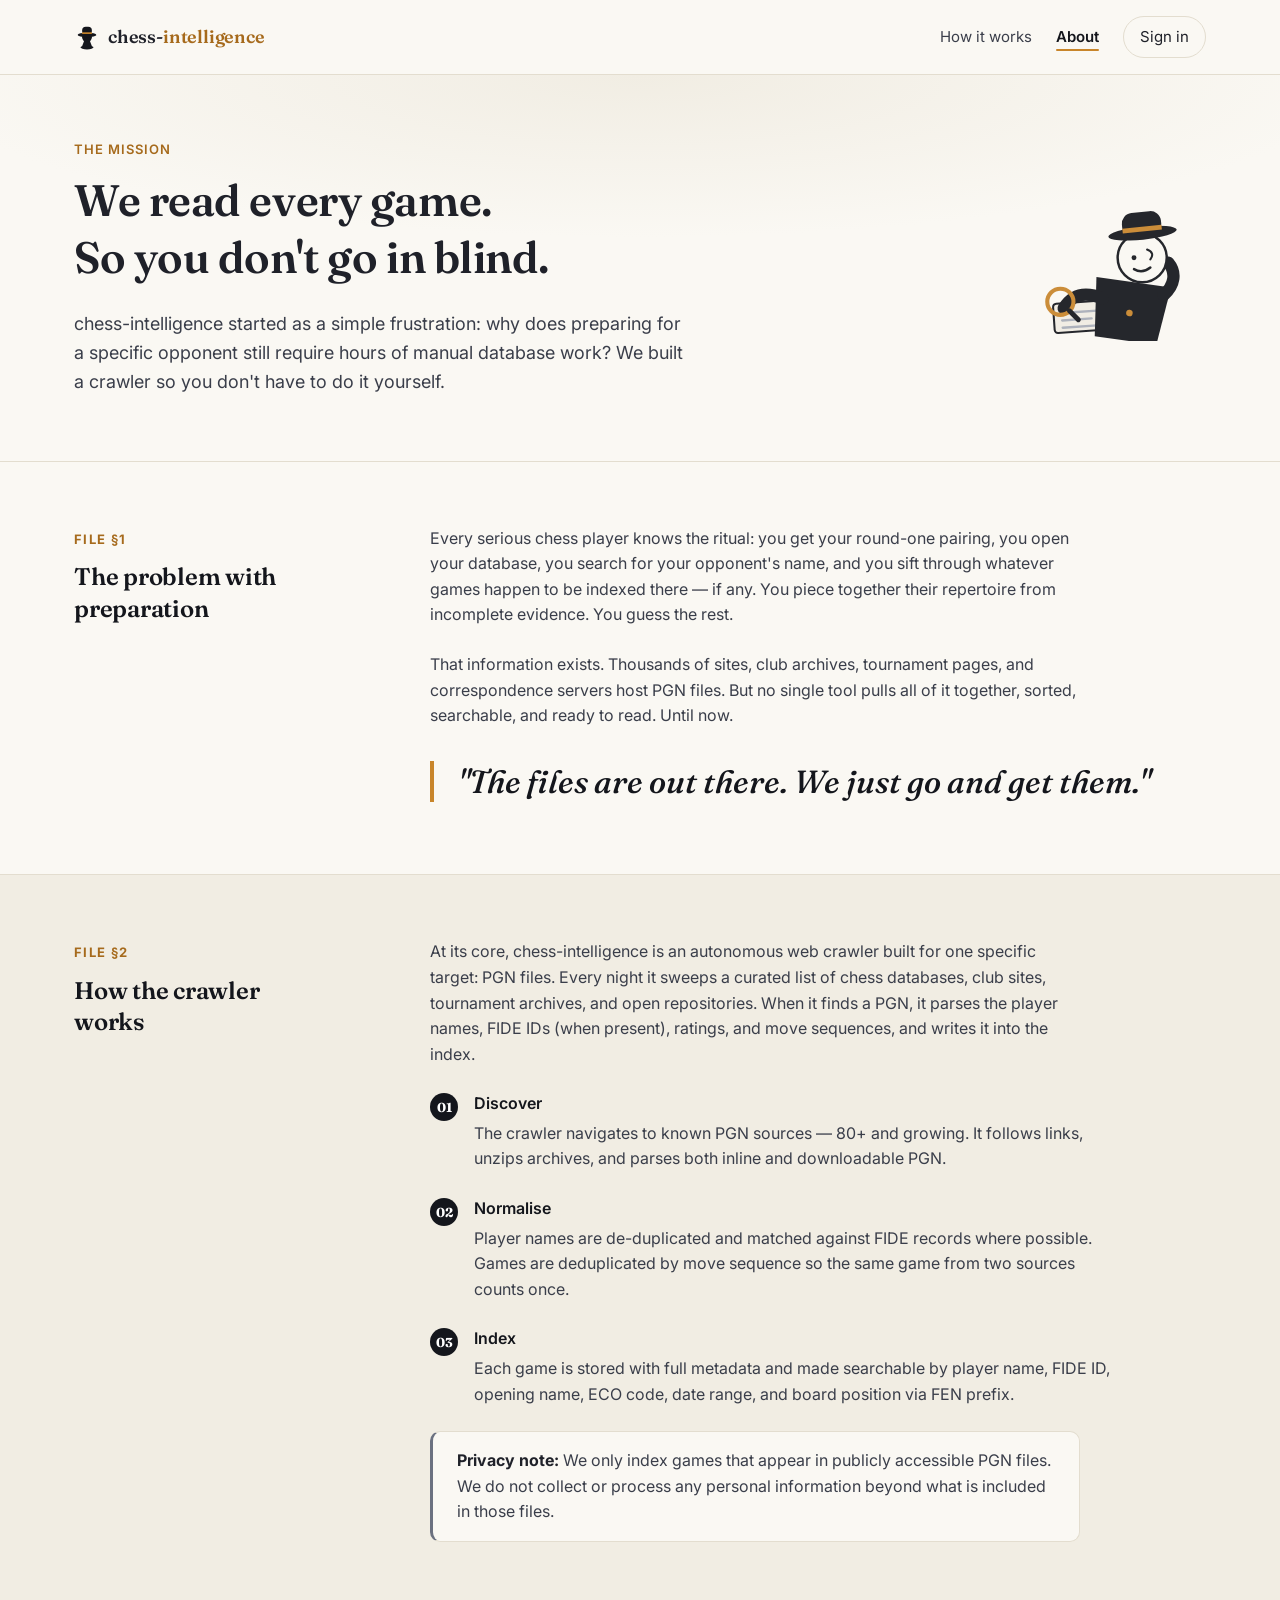
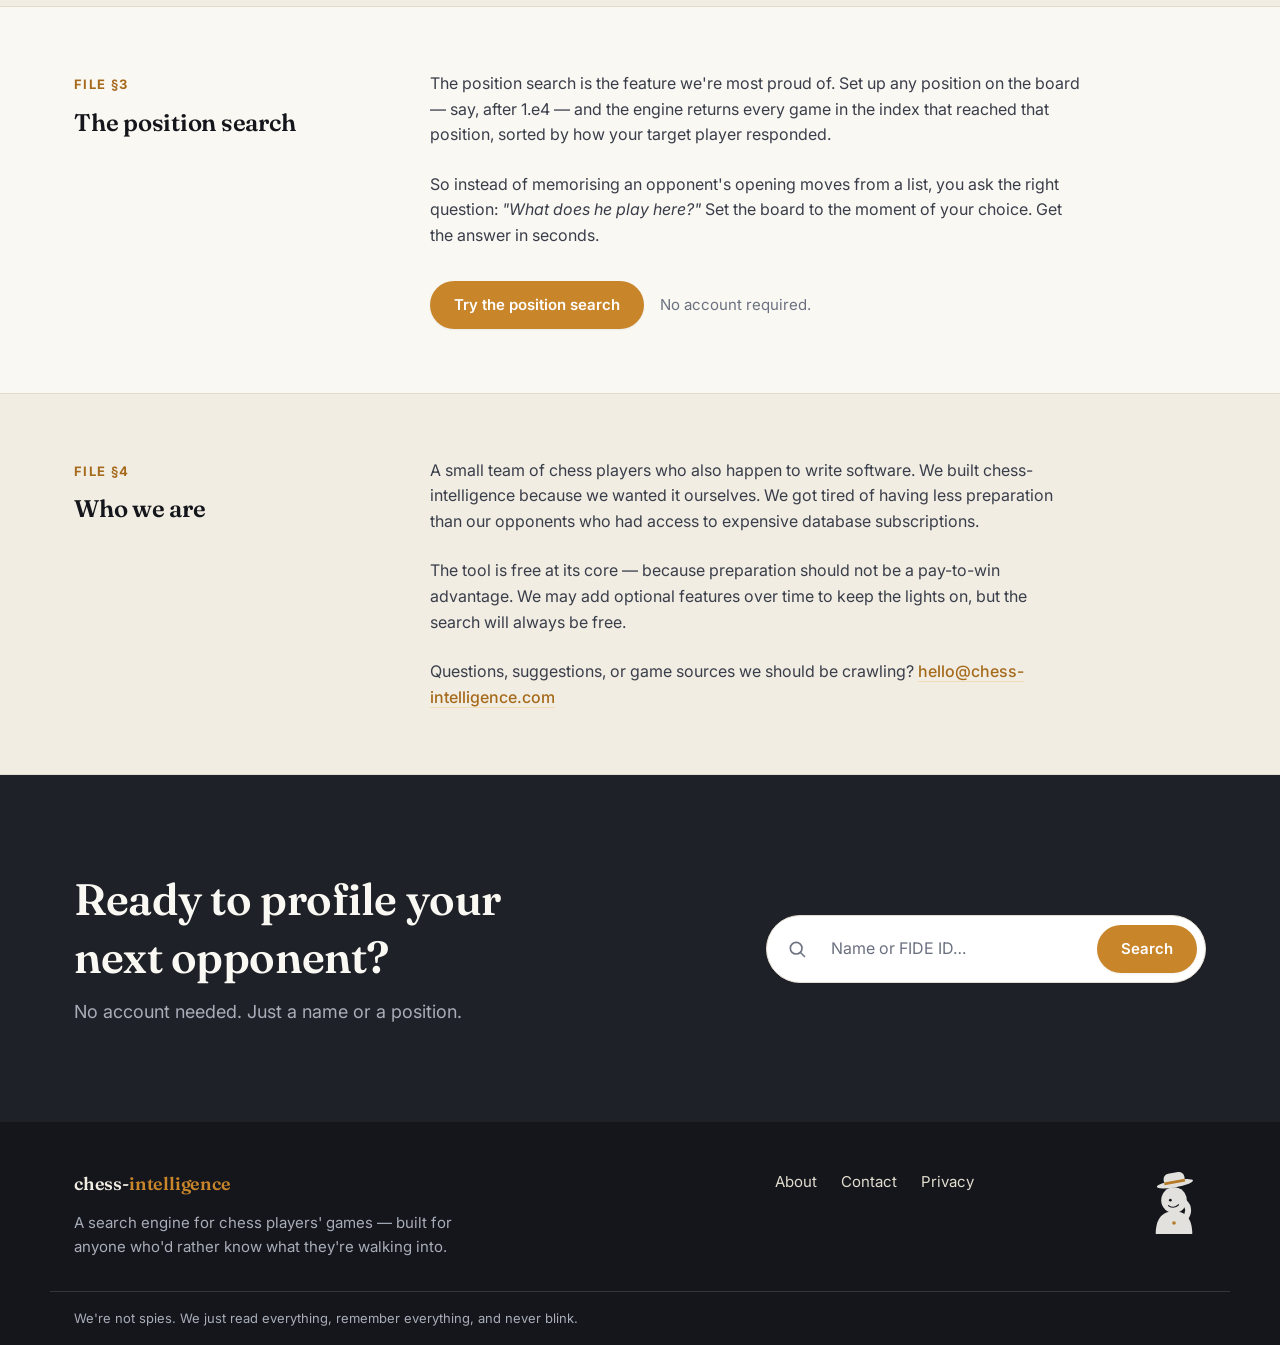
==== commit 5520a6fa: "refactor: modularize CSS files and add cache-busting version parameters to stylesheet imports" ====
--- a/about.html
+++ b/about.html
@@ -23,11 +23,11 @@
     />
 
     <!-- ── Stylesheets ── -->
-    <link rel="stylesheet" href="css/variables.css" />
-    <link rel="stylesheet" href="css/base.css" />
-    <link rel="stylesheet" href="css/layout.css" />
-    <link rel="stylesheet" href="css/components.css" />
-    <link rel="stylesheet" href="css/about.css" />
+    <link rel="stylesheet" href="css/variables.css?v=1.5" />
+    <link rel="stylesheet" href="css/base.css?v=1.5" />
+    <link rel="stylesheet" href="css/layout.css?v=1.5" />
+    <link rel="stylesheet" href="css/components.css?v=1.5" />
+    <link rel="stylesheet" href="css/about.css?v=1.5" />
   </head>
 
   <body>
--- a/css/base.css
+++ b/css/base.css
@@ -24,6 +24,7 @@
 html {
   -webkit-text-size-adjust: 100%; /* Prevent iOS from auto-scaling text on orientation change */
   scroll-behavior: smooth;        /* Smooth scrolling for anchor nav links */
+  overflow-x: hidden;             /* Prevent horizontal scrollbar from any overflowing element */
 }
 
 body {
@@ -35,6 +36,8 @@
   -webkit-font-smoothing: antialiased;    /* Crisp text on macOS/iOS */
   -moz-osx-font-smoothing: grayscale;
   text-rendering: optimizeLegibility;
+  overflow-x: hidden;                     /* Prevent horizontal scrollbar on body */
+  width: 100%;
 }
 
 
@@ -124,6 +127,18 @@
   max-width: var(--content-max);
   margin-inline: auto;
   padding-inline: var(--content-pad);
+}
+
+@media (max-width: 480px) {
+  .wrap {
+    padding-inline: var(--space-4); /* 16px */
+  }
+}
+
+@media (max-width: 320px) {
+  .wrap {
+    padding-inline: var(--space-3); /* 12px */
+  }
 }
 
 /* Small uppercase label used as section eyebrow / category tag */
@@ -155,6 +170,19 @@
   border: none;
 }
 
+@media (max-width: 480px) {
+  .btn {
+    padding: var(--space-2) var(--space-4);
+  }
+}
+
+@media (max-width: 360px) {
+  .btn {
+    white-space: normal;
+    text-align: center;
+  }
+}
+
 .btn:active {
   transform: translateY(1px); /* Subtle press feedback */
 }
--- a/css/layout.css
+++ b/css/layout.css
@@ -34,11 +34,13 @@
   padding-block: var(--space-4);
 }
 
-/* Below 420px: nav spans full width so items have enough room */
+/* Below 420px: nav spans full width and wraps cleanly to avoid overlap */
 @media (max-width: 420px) {
   .site-nav {
     width: 100%;
-    justify-content: space-between;
+    justify-content: center;
+    flex-wrap: wrap;
+    gap: var(--space-2) var(--space-4);
   }
 }
 
@@ -55,6 +57,13 @@
   background: radial-gradient(ellipse 80% 60% at 50% 0%, var(--paper-100) 0%, var(--paper-50) 70%);
 }
 
+/* Tighter vertical padding on mobile — reduces scrolling to reach the search bar */
+@media (max-width: 640px) {
+  .hero {
+    padding-block: var(--space-6) var(--space-7);
+  }
+}
+
 .hero__inner {
   display: flex;
   flex-direction: column;
@@ -79,19 +88,24 @@
   flex-direction: column; /* Mobile: stacked (name search first, board second per §7) */
   gap: var(--space-6);
   align-items: stretch;
+  min-width: 0;           /* Prevent flex containers from overflowing viewport */
 }
 
 /* Name search column */
 .search-surface__mode--name {
   max-width: 640px;
+  width: 100%;
   margin-inline: auto;
   text-align: center;
+  min-width: 0;           /* Allow column to shrink below content width */
 }
 
 /* Board search column */
 .search-surface__mode--board {
   max-width: 480px;
+  width: 100%;
   margin-inline: auto;
+  min-width: 0;
 }
 
 /* "or" divider between the two modes */
@@ -116,12 +130,18 @@
 }
 
 /* ── Desktop hero layout: side by side ── */
-@media (min-width: 960px) {
+@media (min-width: 1024px) {
   .search-surface {
     flex-direction: row;
     align-items: flex-start;
     justify-content: center;
-    gap: var(--space-8);
+    gap: var(--space-6); /* Smaller gap to prevent overflow on mid-size screens */
+  }
+
+  @media (min-width: 1200px) {
+    .search-surface {
+      gap: var(--space-8); /* Return to generous gap on larger PC screens */
+    }
   }
 
   /* Name search takes more width (it's the primary mode) */
@@ -165,7 +185,7 @@
 }
 
 .stats-strip__inner {
-  /* Numbers as a responsive flex row that wraps gracefully */
+  width: 100%; /* Full-width inner container; flex layout applied on the .stats-strip__list child */
 }
 
 .stats-strip__list {
@@ -176,7 +196,7 @@
   padding: 0;
 }
 
-@media (min-width: 640px) {
+@media (min-width: 768px) {
   .stats-strip__list {
     justify-content: space-between;
     flex-wrap: nowrap;
@@ -221,11 +241,17 @@
 }
 
 /* ── Tablet and up: intro sticks left, case file fills remaining space ── */
-@media (min-width: 860px) {
+@media (min-width: 1024px) {
   .dossier-preview__inner {
     flex-direction: row;
     align-items: flex-start;
-    gap: var(--space-9);
+    gap: var(--space-6); /* Smaller gap to prevent grid squeeze on medium screens */
+  }
+
+  @media (min-width: 1200px) {
+    .dossier-preview__inner {
+      gap: var(--space-9); /* Standard generous gap on desktop */
+    }
   }
 
   .dossier-preview__intro {
--- a/css/components.css
+++ b/css/components.css
@@ -68,6 +68,22 @@
 /* Size variants */
 .wordmark--sm  { font-size: var(--fs-md); }   /* Header */
 .wordmark--lg  { font-size: var(--fs-3xl); margin: 0; }  /* Hero h1 */
+
+/* Scale down small wordmark on extremely narrow screens to prevent header wrapping issues */
+@media (max-width: 360px) {
+  .wordmark--sm {
+    font-size: var(--fs-sm);
+  }
+}
+
+/* On small screens the full wordmark "chess-intelligence" at 40px (the --fs-3xl minimum)
+   is wider than the viewport. Scale it down with a viewport-relative size instead. */
+@media (max-width: 640px) {
+  .wordmark--lg {
+    font-size: clamp(1.05rem, 7.5vw, 2.5rem);
+    /* 216px → 16.8px | 320px → 24px  |  375px → 28px  |  480px → 36px  |  640px → 40px */
+  }
+}
 
 
 /* ──────────────────────────────────────────────────────────────────────────
@@ -190,6 +206,8 @@
   border-radius: var(--radius-pill);
   padding: var(--space-2);
   box-shadow: var(--shadow-sm);
+  width: 100%;
+  min-width: 0; /* Override intrinsic content min-width so form scales down inside flex containers */
   transition: border-color 0.2s ease, box-shadow 0.2s ease;
 }
 
@@ -246,6 +264,12 @@
   margin-top: var(--space-4);
 }
 
+@media (max-width: 480px) {
+  .namesearch__suggestions {
+    justify-content: center;
+  }
+}
+
 .namesearch__suggestion-label {
   font-size: var(--fs-xs);
   color: var(--ink-400);
@@ -303,6 +327,15 @@
   padding: var(--space-5);
   padding-top: var(--space-6);
   box-shadow: var(--shadow-md);
+  width: 100%;
+  min-width: 0;
+}
+
+@media (max-width: 480px) {
+  .board-dossier {
+    padding: var(--space-4);
+    padding-top: var(--space-5);
+  }
 }
 
 /* "Position file" tab — sits flush on top of the card's top border */
@@ -326,6 +359,14 @@
   align-items: center;
   justify-content: space-between;
   margin-bottom: var(--space-4);
+}
+
+@media (max-width: 360px) {
+  .board-dossier__top {
+    flex-direction: column;
+    align-items: flex-start;
+    gap: var(--space-2);
+  }
 }
 
 /* "White to move" indicator pill */
@@ -411,6 +452,8 @@
   align-items: center;
   gap: var(--space-3);
   margin-top: var(--space-4);
+  width: 100%;
+  min-width: 0;
 }
 
 .board-dossier__fen-label {
@@ -424,6 +467,7 @@
 .board-dossier__fen-input {
   flex: 1 1 auto;
   min-width: 0;
+  width: 100%;
   font-family: var(--font-mono);
   font-size: var(--fs-xs);
   color: var(--ink-600);
@@ -657,11 +701,28 @@
 }
 
 /* ── Wider game row grid on tablet+ ── */
-@media (min-width: 640px) {
+@media (min-width: 768px) {
   .case-file__row {
     grid-template-columns: 1.6fr 1.2fr auto auto;
     align-items: center;
     gap: var(--space-4);
+  }
+}
+
+/* On mobile, trim the case file row padding and tighten the date/pgn row */
+@media (max-width: 480px) {
+  .case-file__row {
+    padding: var(--space-3) var(--space-4);
+  }
+
+  .case-file__header {
+    padding-inline: var(--space-4);
+  }
+
+  .case-file__footer {
+    padding-inline: var(--space-4);
+    flex-wrap: wrap;
+    gap: var(--space-2);
   }
 }
 
--- a/css/about.css
+++ b/css/about.css
@@ -75,6 +75,13 @@
   opacity: 0.92;
 }
 
+/* Subtle float animation — same keyframe used for the how-it-works mascot on the home page */
+@media (prefers-reduced-motion: no-preference) {
+  .about-hero__mascot {
+    animation: mascot-float 3.8s ease-in-out infinite;
+  }
+}
+
 @media (min-width: 860px) {
   .about-hero__inner {
     flex-direction: row;
@@ -114,14 +121,20 @@
 @media (min-width: 760px) {
   .about-section__inner {
     grid-template-columns: 260px 1fr; /* Narrow label column left, prose right */
+    gap: var(--space-6);
+    align-items: start;
+  }
+}
+
+@media (min-width: 1024px) {
+  .about-section__inner {
     gap: var(--space-9);
-    align-items: start;
   }
 }
 
 /* "FILE §N" tag + section heading in the label column */
 .about-section__label {
-  /* Position is sticky on desktop so the label stays visible while reading */
+  position: relative; /* Establishes a stacking context; sticky override applied at desktop */
 }
 
 @media (min-width: 760px) {
@@ -245,7 +258,7 @@
    ────────────────────────────────────────────────────────────────────────── */
 
 .about-note {
-  background: var(--paper-100);
+  background: var(--paper-50); /* Lighter than the alt-section bg (paper-100) so the note stands out */
   border: 1px solid var(--line);
   border-left: 3px solid var(--ink-400);
   border-radius: var(--radius-md);
